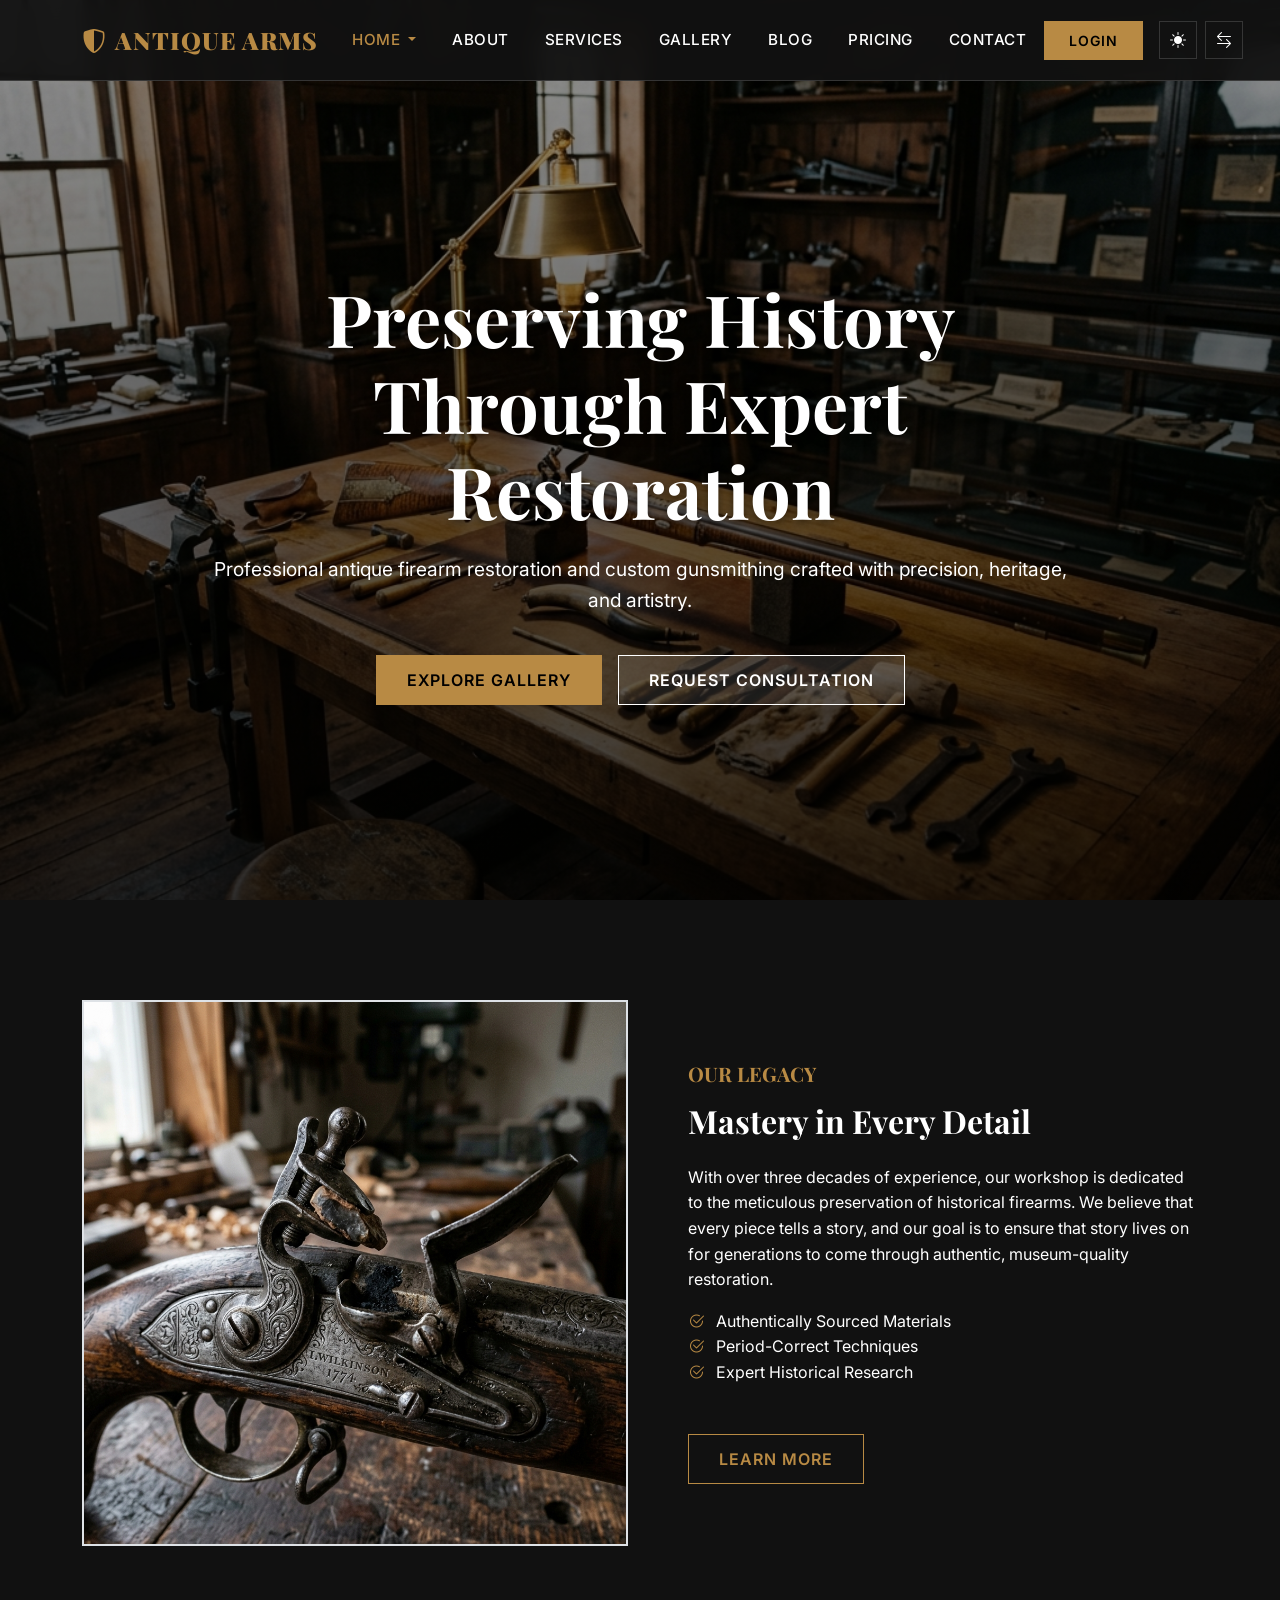
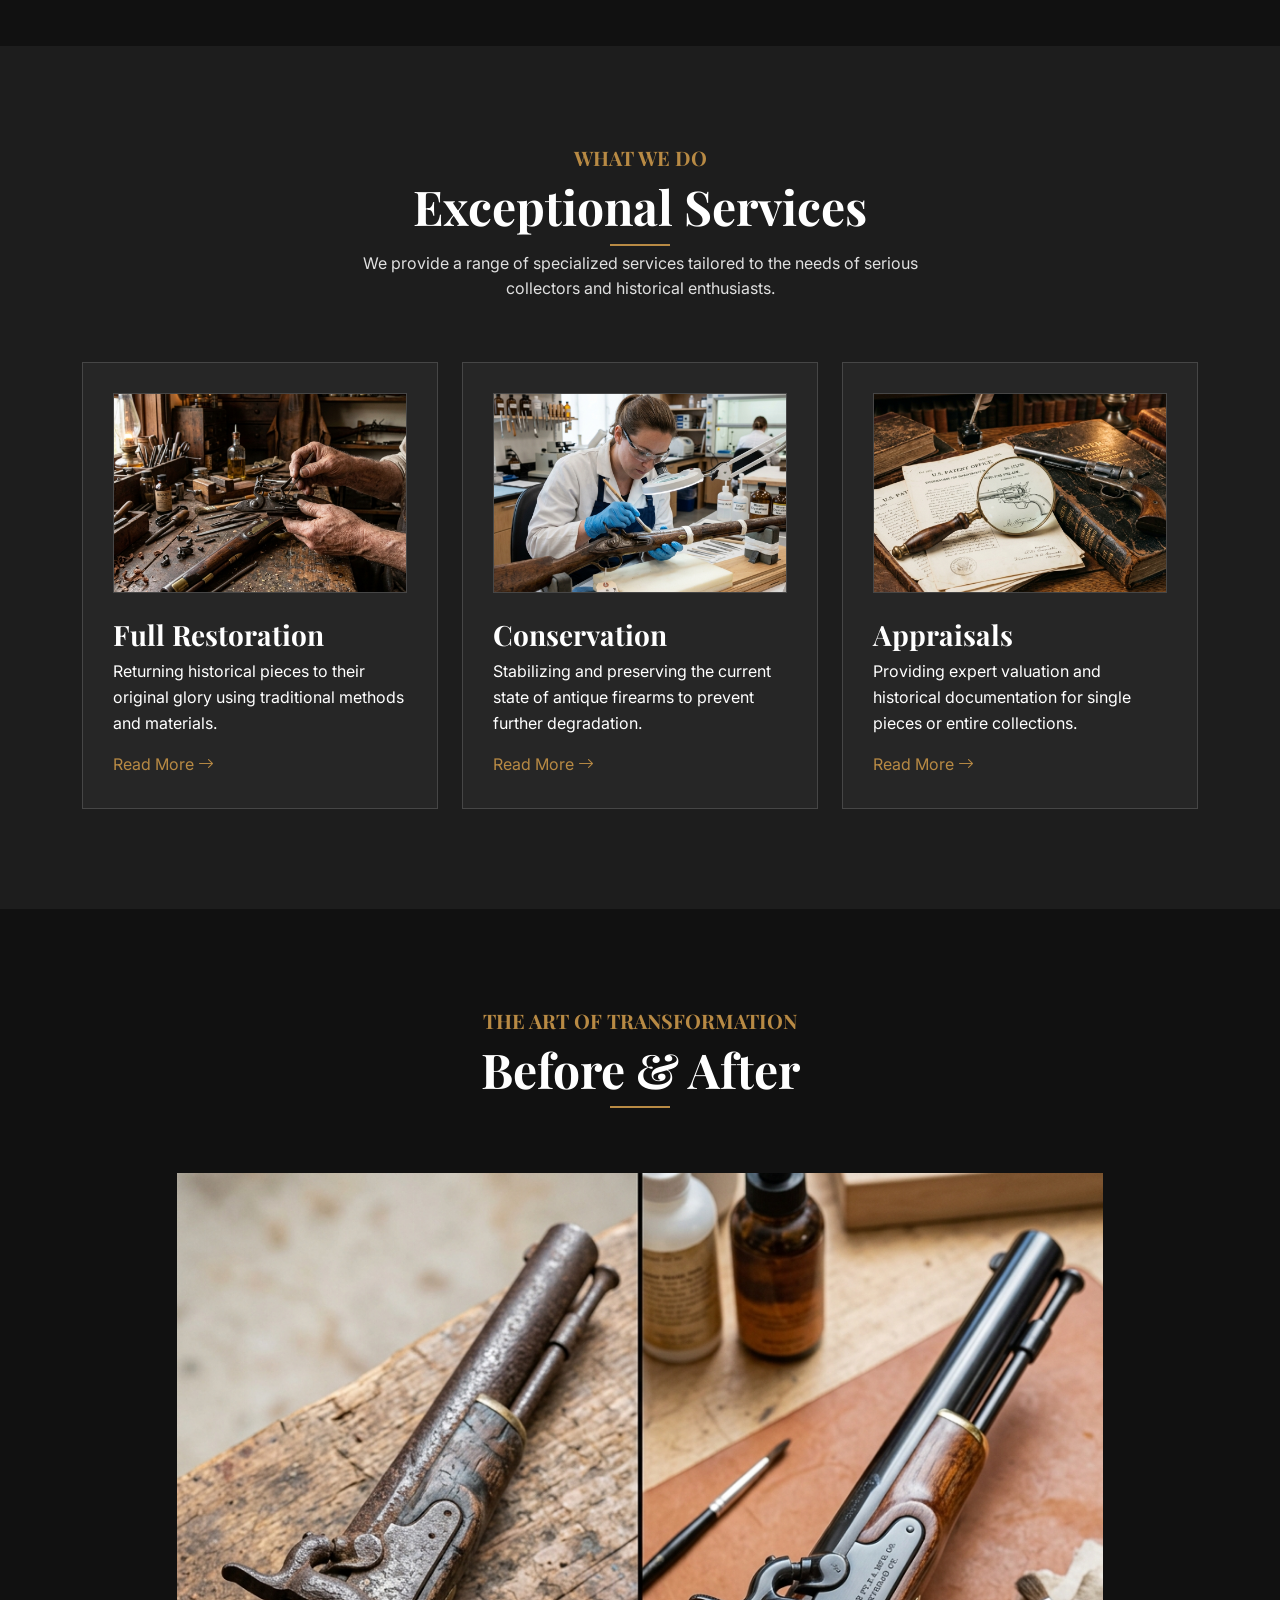
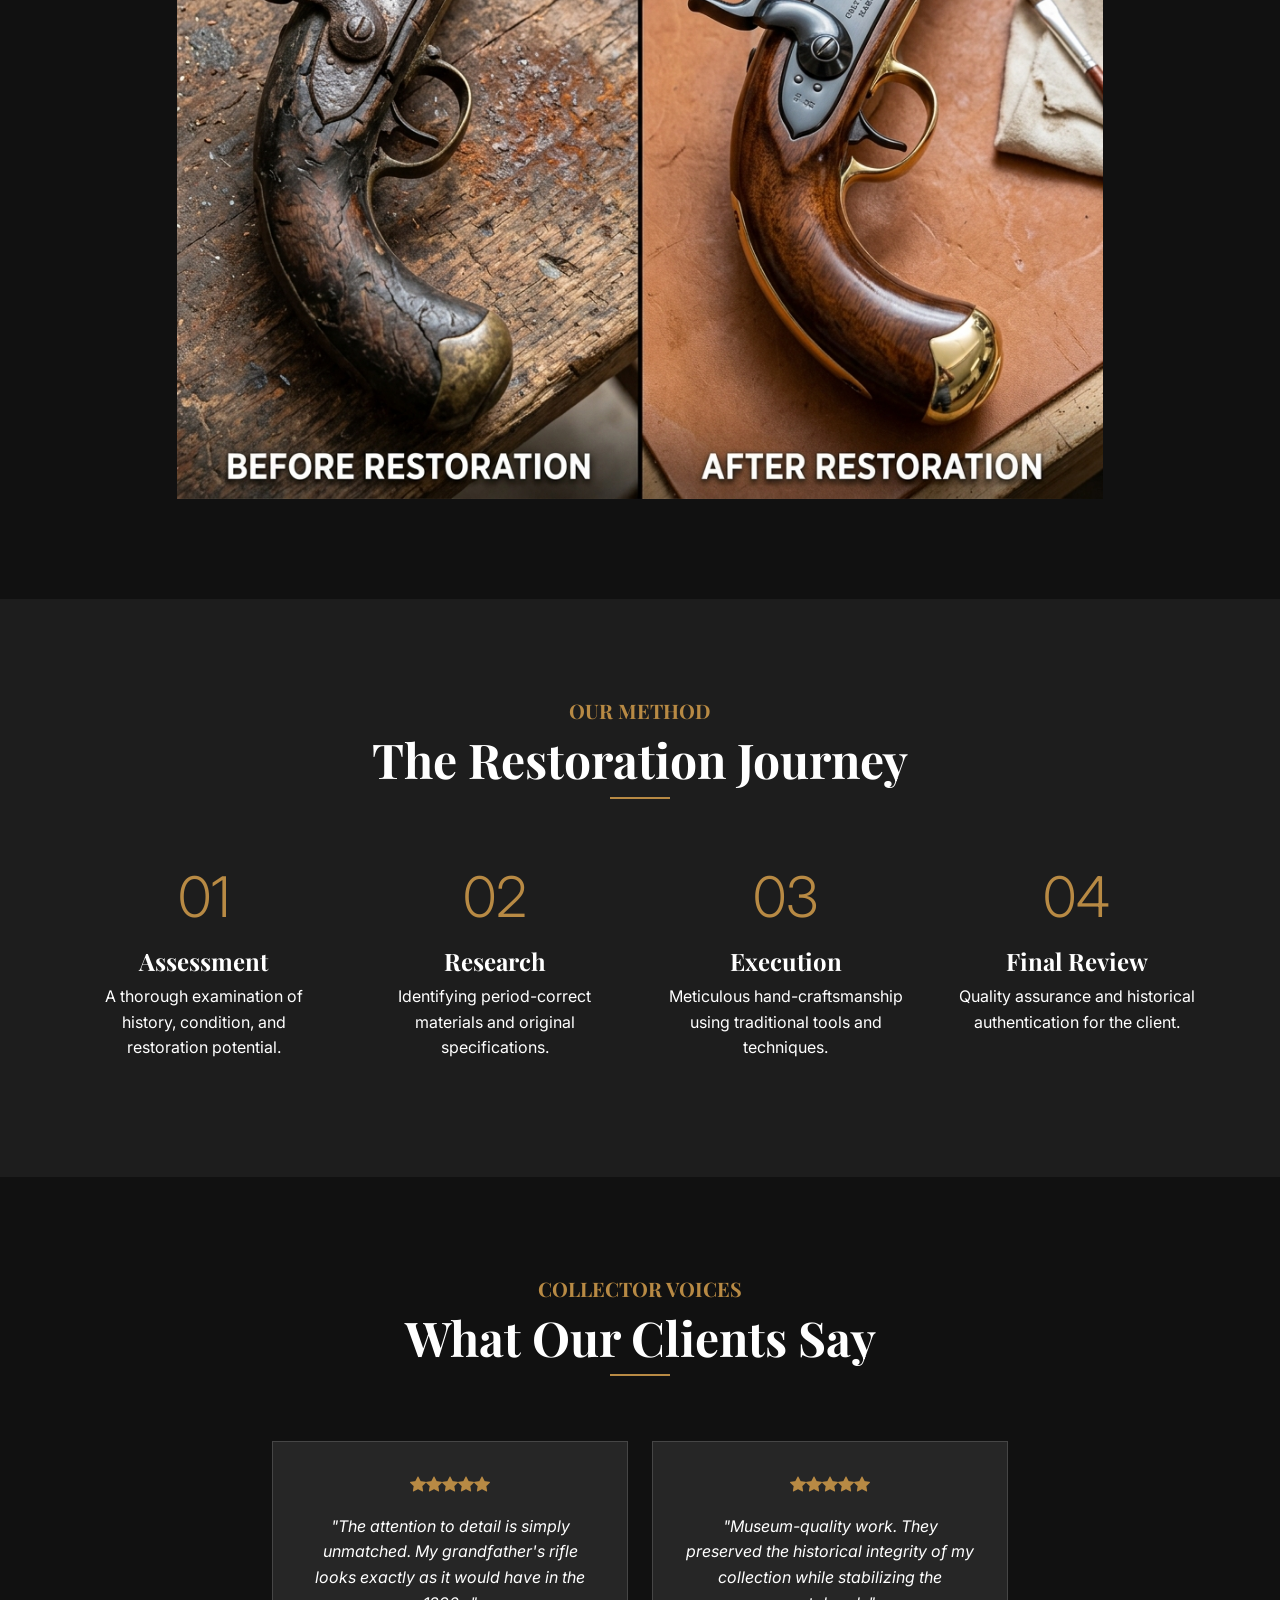
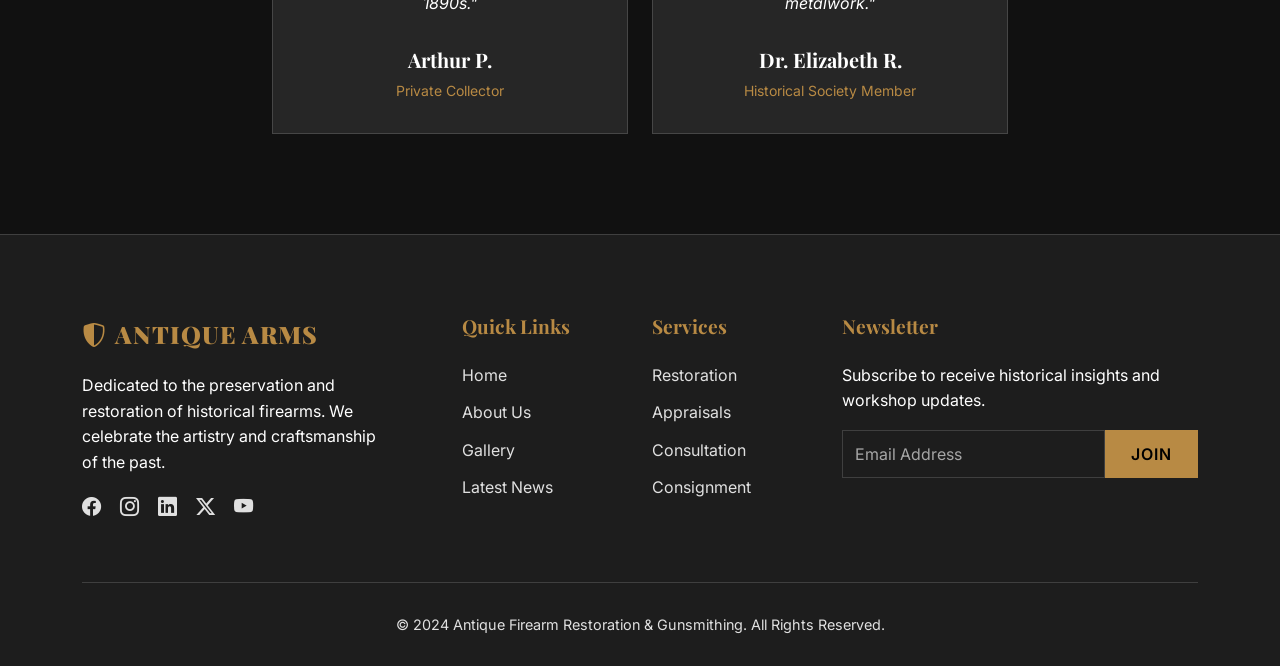
==== index.html @ 6a98d536 "Finalizing Antique Restoration Website UI and tablet responsiveness" ====
<!DOCTYPE html>
<html lang="en" dir="ltr" data-theme="dark">
<head>
    <meta charset="UTF-8">
    <meta name="viewport" content="width=device-width, initial-scale=1.0">
    <title>Antique Firearm Restoration & Gunsmithing | Preserving History</title>
    <meta name="description" content="Professional antique firearm restoration and custom gunsmithing crafted with precision, heritage, and artistry. Preserving historical craftsmanship.">
    
    <!-- SEO Meta Tags -->
    <meta property="og:title" content="Antique Firearm Restoration & Gunsmithing">
    <meta property="og:description" content="Expert restoration for historical and collectible firearms.">
    <meta property="og:type" content="website">
    
    <!-- Bootstrap 5 CDN -->
    <link href="https://cdn.jsdelivr.net/npm/bootstrap@5.3.0/dist/css/bootstrap.min.css" rel="stylesheet">
    <!-- Bootstrap Icons -->
    <link href="https://cdn.jsdelivr.net/npm/bootstrap-icons@1.11.0/font/bootstrap-icons.css" rel="stylesheet">
    <!-- Google Fonts -->
    <link href="https://fonts.googleapis.com/css2?family=Inter:wght@400;500;600;700&family=Playfair+Display:wght@700;900&display=swap" rel="stylesheet">
    
    <!-- Custom CSS -->
    <link rel="stylesheet" href="assets/css/style.css">
    <link rel="stylesheet" href="assets/css/rtl.css">
</head>
<body>

    <!-- Navbar -->
    <nav class="navbar navbar-expand-xl fixed-top">
        <div class="container">
            <a class="navbar-brand" href="index.html">
                <i class="bi bi-shield-shaded me-2"></i>ANTIQUE ARMS
            </a>
            <button class="navbar-toggler border-0" type="button" data-bs-toggle="collapse" data-bs-target="#navbarNav">
                <span class="bi bi-list fs-1"></span>
            </button>
            <div class="collapse navbar-collapse" id="navbarNav">
                <ul class="navbar-nav mx-auto text-center-mobile">
                    <li class="nav-item dropdown">
                        <a class="nav-link dropdown-toggle active" href="#" id="homeDropdown" role="button" data-bs-toggle="dropdown" aria-expanded="false">
                            Home
                        </a>
                        <ul class="dropdown-menu" aria-labelledby="homeDropdown">
                            <li><a class="dropdown-item" href="index.html">Classic Home</a></li>
                            <li><a class="dropdown-item" href="home-2.html">Modern Home</a></li>
                        </ul>
                    </li>
                    <li class="nav-item"><a class="nav-link" href="about.html">About</a></li>
                    <li class="nav-item"><a class="nav-link" href="services.html">Services</a></li>
                    <li class="nav-item"><a class="nav-link" href="gallery.html">Gallery</a></li>
                    <li class="nav-item"><a class="nav-link" href="blog.html">Blog</a></li>
                    <li class="nav-item"><a class="nav-link" href="pricing.html">Pricing</a></li>
                    <li class="nav-item"><a class="nav-link" href="contact.html">Contact</a></li>
                </ul>
                <div class="d-flex align-items-center justify-content-center mt-3 mt-lg-0 gap-3 flex-column flex-lg-row">
                    <div class="d-flex gap-2 order-1 order-lg-2">
                        <button class="btn nav-btn" id="theme-toggle" title="Toggle Theme"><i class="bi bi-sun-fill"></i></button>
                        <button class="btn nav-btn" id="rtl-toggle" title="Toggle RTL"><i class="bi bi-arrow-left-right"></i></button>
                    </div>
                    <a href="login.html" class="btn btn-premium btn-sm px-4 py-2 order-2 order-lg-1">Login</a>
                </div>
            </div>
        </div>
    </nav>

    <!-- Hero Section -->
    <header class="hero-section" style="background-image: url('assets/images/hero_main_antique_workshop_1778094698376.png');">
        <div class="hero-overlay"></div>
        <div class="container hero-content">
            <h1 class="reveal">Preserving History Through Expert Restoration</h1>
            <p class="reveal">Professional antique firearm restoration and custom gunsmithing crafted with precision, heritage, and artistry.</p>
            <div class="d-flex flex-column flex-md-row justify-content-center gap-3 reveal">
                <a href="gallery.html" class="btn btn-premium">Explore Gallery</a>
                <a href="contact.html" class="btn btn-outline-premium">Request Consultation</a>
            </div>
        </div>
    </header>

    <!-- About Workshop Section -->
    <section class="bg-dark-premium">
        <div class="container">
            <div class="row align-items-center">
                <div class="col-lg-6 mb-4 mb-lg-0 reveal">
                    <img src="assets/images/flintlock_mechanism_detail_1778093996104.png" alt="Antique Workshop" class="img-fluid border border-gold" style="border-width: 2px !important;">
                </div>
                <div class="col-lg-6 ps-lg-5 text-center text-lg-start reveal">
                    <h5 class="text-gold mb-3">OUR LEGACY</h5>
                    <h2 class="mb-4">Mastery in Every Detail</h2>
                    <p class="text-muted-text">With over three decades of experience, our workshop is dedicated to the meticulous preservation of historical firearms. We believe that every piece tells a story, and our goal is to ensure that story lives on for generations to come through authentic, museum-quality restoration.</p>
                    <ul class="list-unstyled text-muted-text mb-4 d-inline-block text-start">
                        <li><i class="bi bi-check2-circle text-gold me-2"></i> Authentically Sourced Materials</li>
                        <li><i class="bi bi-check2-circle text-gold me-2"></i> Period-Correct Techniques</li>
                        <li><i class="bi bi-check2-circle text-gold me-2"></i> Expert Historical Research</li>
                    </ul>
                    <div class="mt-4">
                        <a href="about.html" class="btn btn-outline-premium">Learn More</a>
                    </div>
                </div>
            </div>
        </div>
    </section>

    <!-- Restoration Services Section -->
    <section class="bg-dark-secondary">
        <div class="container">
            <div class="section-title reveal">
                <h5 class="text-gold">WHAT WE DO</h5>
                <h2>Exceptional Services</h2>
                <p>We provide a range of specialized services tailored to the needs of serious collectors and historical enthusiasts.</p>
            </div>
            <div class="row g-4 justify-content-md-center justify-content-lg-start">
                <div class="col-lg-4 col-md-6 reveal">
                    <div class="premium-card">
                        <img src="assets/images/service_full_restoration.png" alt="Full Restoration" class="service-card-img">
                        <h3>Full Restoration</h3>
                        <p class="text-muted-text">Returning historical pieces to their original glory using traditional methods and materials.</p>
                        <a href="service-details.html" class="mt-auto text-gold">Read More <i class="bi bi-arrow-right"></i></a>
                    </div>
                </div>
                <div class="col-lg-4 col-md-6 reveal">
                    <div class="premium-card">
                        <img src="assets/images/service_conservation.png" alt="Conservation" class="service-card-img">
                        <h3>Conservation</h3>
                        <p class="text-muted-text">Stabilizing and preserving the current state of antique firearms to prevent further degradation.</p>
                        <a href="service-details.html" class="mt-auto text-gold">Read More <i class="bi bi-arrow-right"></i></a>
                    </div>
                </div>
                <div class="col-lg-4 col-md-6 reveal">
                    <div class="premium-card">
                        <img src="assets/images/service_appraisals.png" alt="Appraisals" class="service-card-img">
                        <h3>Appraisals</h3>
                        <p class="text-muted-text">Providing expert valuation and historical documentation for single pieces or entire collections.</p>
                        <a href="service-details.html" class="mt-auto text-gold">Read More <i class="bi bi-arrow-right"></i></a>
                    </div>
                </div>
            </div>
        </div>
    </section>

    <!-- Before & After Showcase -->
    <section class="bg-dark-premium">
        <div class="container">
            <div class="section-title reveal">
                <h5 class="text-gold">THE ART OF TRANSFORMATION</h5>
                <h2>Before & After</h2>
            </div>
            <div class="row justify-content-center">
                <div class="col-lg-10 reveal">
                    <div class="position-relative overflow-hidden">
                        <img src="assets/images/before_after_gun_restoration_1778085834498.png" alt="Restoration Showcase" class="img-fluid w-100">
                        
                    </div>
                </div>
            </div>
        </div>
    </section>

    <!-- Craftsmanship Process -->
    <section class="bg-dark-secondary">
        <div class="container">
            <div class="section-title reveal">
                <h5 class="text-gold">OUR METHOD</h5>
                <h2>The Restoration Journey</h2>
            </div>
            <div class="row g-5">
                <div class="col-lg-3 col-md-6 reveal">
                    <div class="text-center">
                        <div class="display-4 text-gold mb-3">01</div>
                        <h4>Assessment</h4>
                        <p class="text-muted-text">A thorough examination of history, condition, and restoration potential.</p>
                    </div>
                </div>
                <div class="col-lg-3 col-md-6 reveal">
                    <div class="text-center">
                        <div class="display-4 text-gold mb-3">02</div>
                        <h4>Research</h4>
                        <p class="text-muted-text">Identifying period-correct materials and original specifications.</p>
                    </div>
                </div>
                <div class="col-lg-3 col-md-6 reveal">
                    <div class="text-center">
                        <div class="display-4 text-gold mb-3">03</div>
                        <h4>Execution</h4>
                        <p class="text-muted-text">Meticulous hand-craftsmanship using traditional tools and techniques.</p>
                    </div>
                </div>
                <div class="col-lg-3 col-md-6 reveal">
                    <div class="text-center">
                        <div class="display-4 text-gold mb-3">04</div>
                        <h4>Final Review</h4>
                        <p class="text-muted-text">Quality assurance and historical authentication for the client.</p>
                    </div>
                </div>
            </div>
        </div>
    </section>

    <!-- Testimonials -->
    <section class="bg-dark-premium">
        <div class="container">
            <div class="section-title reveal">
                <h5 class="text-gold">COLLECTOR VOICES</h5>
                <h2>What Our Clients Say</h2>
            </div>
            <div class="row g-4 justify-content-center">
                <div class="col-md-4 reveal">
                    <div class="premium-card text-center">
                        <div class="mb-3 text-gold">
                            <i class="bi bi-star-fill"></i><i class="bi bi-star-fill"></i><i class="bi bi-star-fill"></i><i class="bi bi-star-fill"></i><i class="bi bi-star-fill"></i>
                        </div>
                        <p class="fst-italic text-muted-text">"The attention to detail is simply unmatched. My grandfather's rifle looks exactly as it would have in the 1890s."</p>
                        <h5 class="mt-3">Arthur P.</h5>
                        <small class="text-gold">Private Collector</small>
                    </div>
                </div>
                <div class="col-md-4 reveal">
                    <div class="premium-card text-center">
                        <div class="mb-3 text-gold">
                            <i class="bi bi-star-fill"></i><i class="bi bi-star-fill"></i><i class="bi bi-star-fill"></i><i class="bi bi-star-fill"></i><i class="bi bi-star-fill"></i>
                        </div>
                        <p class="fst-italic text-muted-text">"Museum-quality work. They preserved the historical integrity of my collection while stabilizing the metalwork."</p>
                        <h5 class="mt-3">Dr. Elizabeth R.</h5>
                        <small class="text-gold">Historical Society Member</small>
                    </div>
                </div>
            </div>
        </div>
    </section>

    <!-- Footer -->
    <footer>
        <div class="container">
            <div class="row g-4 text-center-mobile">
                <div class="col-lg-4">
                    <a href="index.html" class="footer-logo">
                        <i class="bi bi-shield-shaded me-2"></i>ANTIQUE ARMS
                    </a>
                    <p class="text-muted-text pe-lg-5">Dedicated to the preservation and restoration of historical firearms. We celebrate the artistry and craftsmanship of the past.</p>
                    <div class="social-icons">
                        <a href="#"><i class="bi bi-facebook"></i></a>
                        <a href="#"><i class="bi bi-instagram"></i></a>
                        <a href="#"><i class="bi bi-linkedin"></i></a>
                        <a href="#"><i class="bi bi-twitter-x"></i></a>
                        <a href="#"><i class="bi bi-youtube"></i></a>
                    </div>
                </div>
                <div class="col-lg-2">
                    <h4 class="footer-heading">Quick Links</h4>
                    <ul class="footer-links">
                        <li><a href="index.html">Home</a></li>
                        <li><a href="about.html">About Us</a></li>
                        <li><a href="gallery.html">Gallery</a></li>
                        <li><a href="blog.html">Latest News</a></li>
                    </ul>
                </div>
                <div class="col-lg-2">
                    <h4 class="footer-heading">Services</h4>
                    <ul class="footer-links">
                        <li><a href="services.html">Restoration</a></li>
                        <li><a href="services.html">Appraisals</a></li>
                        <li><a href="services.html">Consultation</a></li>
                        <li><a href="services.html">Consignment</a></li>
                    </ul>
                </div>
                <div class="col-lg-4">
                    <h4 class="footer-heading">Newsletter</h4>
                    <p class="text-muted-text">Subscribe to receive historical insights and workshop updates.</p>
                    <form class="newsletter-form d-flex gap-2">
                        <input type="email" class="form-control" placeholder="Email Address">
                        <button class="btn btn-premium" type="submit">Join</button>
                    </form>
                </div>
            </div>
            <div class="footer-bottom">
                <p>&copy; 2024 Antique Firearm Restoration & Gunsmithing. All Rights Reserved.</p>
            </div>
        </div>
    </footer>

    <!-- Bootstrap JS -->
    <button id="backToTop" class="back-to-top" title="Back to Top">
        <i class="bi bi-arrow-up"></i>
    </button>

    <script src="https://cdn.jsdelivr.net/npm/bootstrap@5.3.0/dist/js/bootstrap.bundle.min.js"></script>
    <!-- Custom JS -->
    <script src="assets/js/main.js"></script>
</body>
</html>
---- assets/css/style.css ----
/* 
    Antique Firearm Restoration & Gunsmithing
    Design System & Core Styles
*/

:root {
    --primary-bg: #111111;
    --secondary-bg: #1d1d1d;
    --card-bg: #262626;
    --accent-gold: #b88a44;
    --accent-copper: #8a5a2b;
    --text-color: #ffffff;
    --muted-text: #e0e0e0;
    --border-color: rgba(255, 255, 255, 0.15);
    --transition: all 0.3s ease;
    --font-heading: 'Playfair Display', serif;
    --font-body: 'Inter', sans-serif;
    --nav-bg: rgba(17, 17, 17, 0.95);
}

/* Reveal Animation */
.reveal {
    opacity: 0;
    transform: translateY(30px);
    transition: all 0.8s ease-out;
}

.reveal.active {
    opacity: 1;
    transform: translateY(0);
}

/* Light Mode Overrides (if toggled) */
[data-theme="light"] {
    --primary-bg: #fdfaf5;
    --secondary-bg: #f5f0e6;
    --card-bg: #ffffff;
    --text-color: #2c2c2c;
    --muted-text: #5f5f5f;
    --border-color: rgba(0, 0, 0, 0.1);
    --nav-bg: rgba(253, 250, 245, 0.95);
}

html, body {
    background-color: var(--primary-bg);
    color: var(--text-color);
    font-family: var(--font-body);
    line-height: 1.6;
    overflow-x: hidden;
    width: 100%;
    transition: var(--transition);
    display: flex;
    flex-direction: column;
    min-height: 100%;
    margin: 0;
    padding: 0;
    position: relative;
}

img {
    max-width: 100%;
    height: auto;
}

h1, h2, h3, h4, h5, h6 {
    font-family: var(--font-heading);
    font-weight: 700;
    color: var(--text-color);
}

section {
    overflow-x: hidden;
}

a {
    text-decoration: none;
    color: var(--accent-gold);
    transition: var(--transition);
}

a:hover {
    color: var(--accent-copper);
}

/* Navbar Customization */
.navbar {
    background-color: var(--nav-bg);
    backdrop-filter: blur(10px);
    border-bottom: 1px solid var(--border-color);
    padding: 1rem 0;
    transition: var(--transition);
}

.navbar-scrolled {
    padding: 0.5rem 0;
    background-color: var(--nav-bg);
    box-shadow: 0 5px 20px rgba(0,0,0,0.2);
}

.navbar-toggler .bi-list {
    color: var(--text-color) !important;
}

.navbar-brand {
    font-family: var(--font-heading);
    font-weight: 900;
    font-size: 1.5rem;
    color: var(--accent-gold) !important;
    letter-spacing: 1px;
}

.nav-link {
    color: var(--text-color) !important;
    font-weight: 500;
    margin: 0 10px;
    font-size: 0.95rem;
    text-transform: uppercase;
    letter-spacing: 0.5px;
}

.nav-link:hover, .nav-link.active {
    color: var(--accent-gold) !important;
}

/* Dropdown Customization */
.dropdown-menu {
    background-color: var(--secondary-bg);
    border: 1px solid var(--accent-gold);
    border-radius: 0;
    margin-top: 15px;
    padding: 10px 0;
    box-shadow: 0 10px 30px rgba(0,0,0,0.5);
    backdrop-filter: blur(10px);
}

.dropdown-item {
    color: var(--text-color) !important;
    font-family: var(--font-body);
    padding: 8px 25px;
    transition: var(--transition);
}

.dropdown-item:hover {
    background-color: var(--accent-gold);
    color: #000 !important;
}

[data-theme="light"] .dropdown-menu {
    background-color: var(--secondary-bg);
    border-color: var(--accent-gold);
}

.nav-btn {
    width: 38px;
    height: 38px;
    display: flex;
    align-items: center;
    justify-content: center;
    border: 1px solid var(--border-color);
    color: var(--text-color) !important;
    background: transparent;
    transition: var(--transition);
    border-radius: 0;
    padding: 0;
}

.nav-btn:hover {
    border-color: var(--accent-gold);
    color: var(--accent-gold) !important;
    background: rgba(184, 138, 68, 0.1);
}

/* Buttons */
.btn-premium {
    background: var(--accent-gold);
    color: #000;
    padding: 12px 30px;
    border-radius: 0;
    font-weight: 600;
    text-transform: uppercase;
    letter-spacing: 1px;
    border: 1px solid var(--accent-gold);
    transition: var(--transition);
}

.btn-premium:hover {
    background: var(--accent-copper);
    color: #ffffff;
    border-color: var(--accent-copper);
}

.gallery-filter-group {
    display: inline-flex !important;
    flex-wrap: nowrap !important;
    overflow-x: auto;
    scrollbar-width: none;
    -ms-overflow-style: none;
    justify-content: center;
    max-width: 100%;
}

.gallery-filter-group::-webkit-scrollbar {
    display: none;
}

@media (max-width: 575.98px) {
    .gallery-filter-group {
        display: flex !important;
        width: 100%;
        padding: 2px;
    }
    .gallery-filter-group .btn {
        padding: 10px 15px !important;
        font-size: 0.75rem !important;
        letter-spacing: 0.5px !important;
        white-space: nowrap;
        flex: 1;
    }
}

.btn-outline-premium {
    background: transparent;
    color: var(--accent-gold);
    padding: 12px 30px;
    border-radius: 0;
    font-weight: 600;
    text-transform: uppercase;
    letter-spacing: 1px;
    border: 1px solid var(--accent-gold);
}

.btn-outline-premium:hover {
    background: var(--accent-gold);
    color: #ffffff;
}

/* Sections */
section {
    padding: 100px 0;
}

.section-title {
    text-align: center;
    margin-bottom: 60px;
}

.section-title h2 {
    font-size: 3rem;
    margin-bottom: 15px;
    position: relative;
    display: inline-block;
}

.section-title h2::after {
    content: '';
    position: absolute;
    bottom: -10px;
    left: 50%;
    transform: translateX(-50%);
    width: 60px;
    height: 2px;
    background: var(--accent-gold);
}

.section-title p {
    color: var(--muted-text);
    max-width: 600px;
    margin: 0 auto;
}

/* Cards */
.premium-card {
    background: var(--card-bg);
    border: 1px solid var(--border-color);
    padding: 30px;
    transition: var(--transition);
    height: 100%;
    display: flex;
    flex-direction: column;
}

.premium-card:hover {
    transform: translateY(-10px);
    border-color: var(--accent-gold);
}

.card-icon {
    font-size: 2.5rem;
    color: var(--accent-gold);
    margin-bottom: 20px;
}

.service-card-img {
    width: 100%;
    height: 200px;
    object-fit: cover;
    margin-bottom: 25px;
    border: 1px solid var(--border-color);
    transition: var(--transition);
}

.premium-quote {
    background: transparent !important;
    padding: 0;
    margin: 30px 0;
}

.premium-quote p {
    font-size: 1.1rem;
    line-height: 1.8;
    color: var(--text-color);
}

.premium-card:hover .service-card-img {
    border-color: var(--accent-gold);
}

/* Hero Section */
.hero-section {
    height: 100vh;
    display: flex;
    align-items: center;
    justify-content: center;
    text-align: center;
    position: relative;
    background-size: cover;
    background-position: center;
    background-attachment: fixed;
    padding-top: 80px; /* Offset for fixed-top navbar */
}

.hero-overlay {
    position: absolute;
    top: 0;
    left: 0;
    width: 100%;
    height: 100%;
    background: linear-gradient(to bottom, rgba(0, 0, 0, 0.4), rgba(0, 0, 0, 0.8));
}

.hero-content {
    position: relative;
    z-index: 2;
    max-width: 900px;
}

.hero-content h1 {
    font-size: 4.5rem;
    margin-bottom: 20px;
    color: #ffffff;
    text-shadow: 0 2px 10px rgba(0,0,0,0.5);
}

.hero-content .btn-outline-premium {
    background: rgba(255, 255, 255, 0.1);
    color: #ffffff !important;
    border-color: #ffffff !important;
}

.hero-content p {
    font-size: 1.2rem;
    color: #ffffff !important; /* Forced white for visibility on background */
    margin-bottom: 40px;
    opacity: 0.9;
}

.hero-content .btn-outline-premium:hover {
    background: #ffffff !important;
    color: #000000 !important;
}

/* Footer */
footer {
    background: var(--secondary-bg);
    padding: 80px 0 30px;
    border-top: 1px solid var(--border-color);
    margin-top: auto;
}

.footer-logo {
    font-family: var(--font-heading);
    font-weight: 900;
    font-size: 1.5rem;
    color: var(--accent-gold);
    margin-bottom: 20px;
    display: block;
    letter-spacing: 1px;
}

.footer-heading {
    font-size: 1.2rem;
    margin-bottom: 25px;
    color: var(--accent-gold);
}

.footer-links {
    list-style: none;
    padding: 0;
}

.footer-links li {
    margin-bottom: 12px;
}

.footer-links a {
    color: var(--muted-text);
}

.footer-links a:hover {
    color: var(--accent-gold);
    padding-left: 5px;
}

.social-icons a {
    font-size: 1.2rem;
    margin-right: 15px;
    color: var(--muted-text);
}

.social-icons a:hover {
    color: var(--accent-gold);
}

.newsletter-form {
    display: flex !important;
    gap: 0 !important;
}

.newsletter-form .form-control {
    background: transparent;
    border: 1px solid var(--border-color);
    color: #fff;
    border-radius: 0;
    height: 48px;
    flex: 1;
}

.newsletter-form .btn {
    border-radius: 0;
    height: 48px;
    padding: 0 25px !important;
    white-space: nowrap;
    display: flex;
    align-items: center;
    justify-content: center;
}

@media (max-width: 575.98px) {
    .newsletter-form {
        flex-direction: column !important;
        gap: 10px !important;
    }
    .newsletter-form .form-control,
    .newsletter-form .btn {
        width: 100% !important;
        flex: none;
    }
}

.footer-bottom p {
    margin-bottom: 0;
}

/* Back to Top Button */
.back-to-top {
    position: fixed;
    bottom: 30px;
    right: 30px;
    width: 50px;
    height: 50px;
    background-color: var(--accent-gold);
    color: #000;
    border: none;
    border-radius: 0;
    display: flex;
    align-items: center;
    justify-content: center;
    font-size: 1.5rem;
    cursor: pointer;
    opacity: 0;
    visibility: hidden;
    transition: all 0.3s cubic-bezier(0.4, 0, 0.2, 1);
    z-index: 9999;
    box-shadow: 0 5px 15px rgba(0,0,0,0.3);
}

.back-to-top.show {
    opacity: 1;
    visibility: visible;
}

.back-to-top:hover {
    background-color: var(--accent-copper);
    color: #fff;
    transform: translateY(-5px);
    box-shadow: 0 10px 20px rgba(0,0,0,0.4);
}

@media (max-width: 767.98px) {
    .back-to-top {
        bottom: 20px;
        right: 20px;
        width: 45px;
        height: 45px;
        font-size: 1.2rem;
    }
}

.footer-bottom {
    margin-top: 60px;
    padding-top: 30px;
    border-top: 1px solid var(--border-color);
    text-align: center;
    color: var(--muted-text);
    font-size: 0.9rem;
}

/* Responsiveness Fixes */
@media (max-width: 991.98px) {
    .navbar-collapse {
        background: var(--secondary-bg);
        padding: 20px;
        border-top: 1px solid var(--border-color);
        margin-top: 15px;
    }
    
    .hero-content h1 {
        font-size: 3rem;
    }
    
    .section-title h2 {
        font-size: 2.5rem;
    }
}

@media (max-width: 767.98px) {
    section {
        padding: 60px 0;
        text-align: center !important;
    }
    
    .hero-content h1 {
        font-size: 2.5rem;
    }
    
    .section-title h2 {
        font-size: 2rem;
    }

    .section-title h2::after {
        left: 50%;
        transform: translateX(-50%);
    }

    .text-center-mobile {
        text-align: center !important;
    }
    
    .btn-premium, .btn-outline-premium {
        width: 100%;
        margin-bottom: 15px;
    }

    .premium-card {
        margin-bottom: 20px;
        align-items: center;
        text-align: center;
    }

    .footer-heading {
        margin-top: 30px;
    }

    .navbar-brand {
        font-size: 1.2rem;
    }

    /* Ensure all row children center in mobile if needed */
    .row {
        justify-content: center;
    }
}

/* RTL Support Base */
[dir="rtl"] {
    text-align: right;
}

[dir="rtl"] .footer-links a:hover {
    padding-left: 0;
    padding-right: 5px;
}

/* Utility Classes */
.text-gold { color: var(--accent-gold); }
.bg-dark-premium { background-color: var(--primary-bg); }
.bg-dark-secondary { background-color: var(--secondary-bg); }

/* Auth Styling */
.password-wrapper {
    position: relative;
}
.password-toggle {
    position: absolute;
    right: 15px;
    top: 50%;
    transform: translateY(-50%);
    cursor: pointer;
    color: var(--muted-text);
    z-index: 10;
}
.btn-social {
    display: flex;
    align-items: center;
    justify-content: center;
    gap: 10px;
    padding: 12px;
    border: 1px solid var(--border-color);
    background: transparent;
    color: var(--text-color);
    transition: var(--transition);
    width: 100%;
    margin-bottom: 10px;
    font-weight: 500;
}
.btn-social:hover {
    background: var(--secondary-bg);
    border-color: var(--accent-gold);
}
.btn-social i {
    font-size: 1.2rem;
}

/* Form Controls */
.form-control {
    background-color: var(--secondary-bg);
    border: 1px solid var(--border-color);
    color: var(--text-color);
    border-radius: 0;
    transition: var(--transition);
}
.form-control:focus {
    background-color: var(--secondary-bg);
    border-color: var(--accent-gold);
    color: var(--text-color);
    box-shadow: none;
}
.form-control::placeholder {
    color: var(--muted-text);
    opacity: 0.7;
}
.bg-dark-secondary { background-color: var(--secondary-bg); }
---- assets/css/rtl.css ----
/* RTL Specific Styles */
[dir="rtl"] body {
    font-family: 'Amiri', serif; /* Or any suitable Arabic font */
}

[dir="rtl"] .ms-auto {
    margin-right: auto !important;
    margin-left: 0 !important;
}

[dir="rtl"] .me-auto {
    margin-left: auto !important;
    margin-right: 0 !important;
}

[dir="rtl"] .text-end {
    text-align: left !important;
}

[dir="rtl"] .text-start {
    text-align: right !important;
}

[dir="rtl"] .navbar-brand {
    margin-left: 1rem;
    margin-right: 0;
}
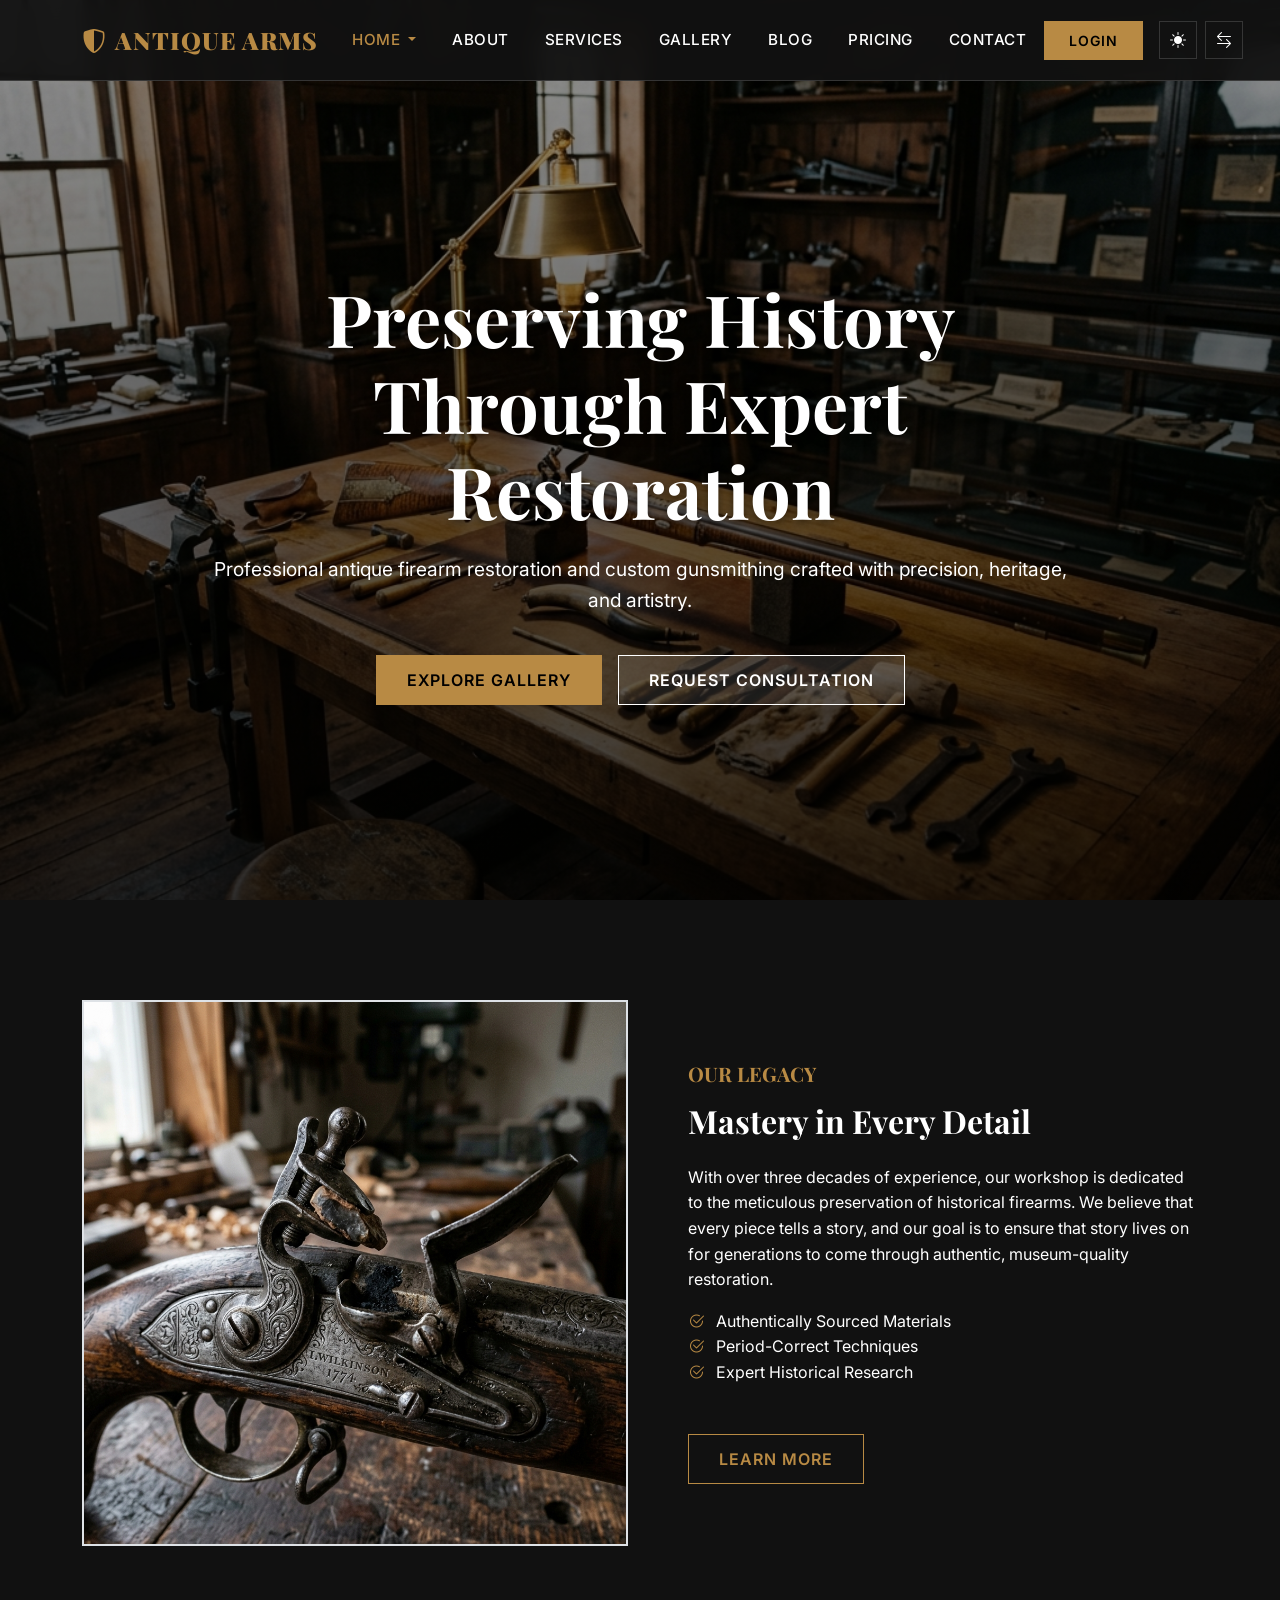
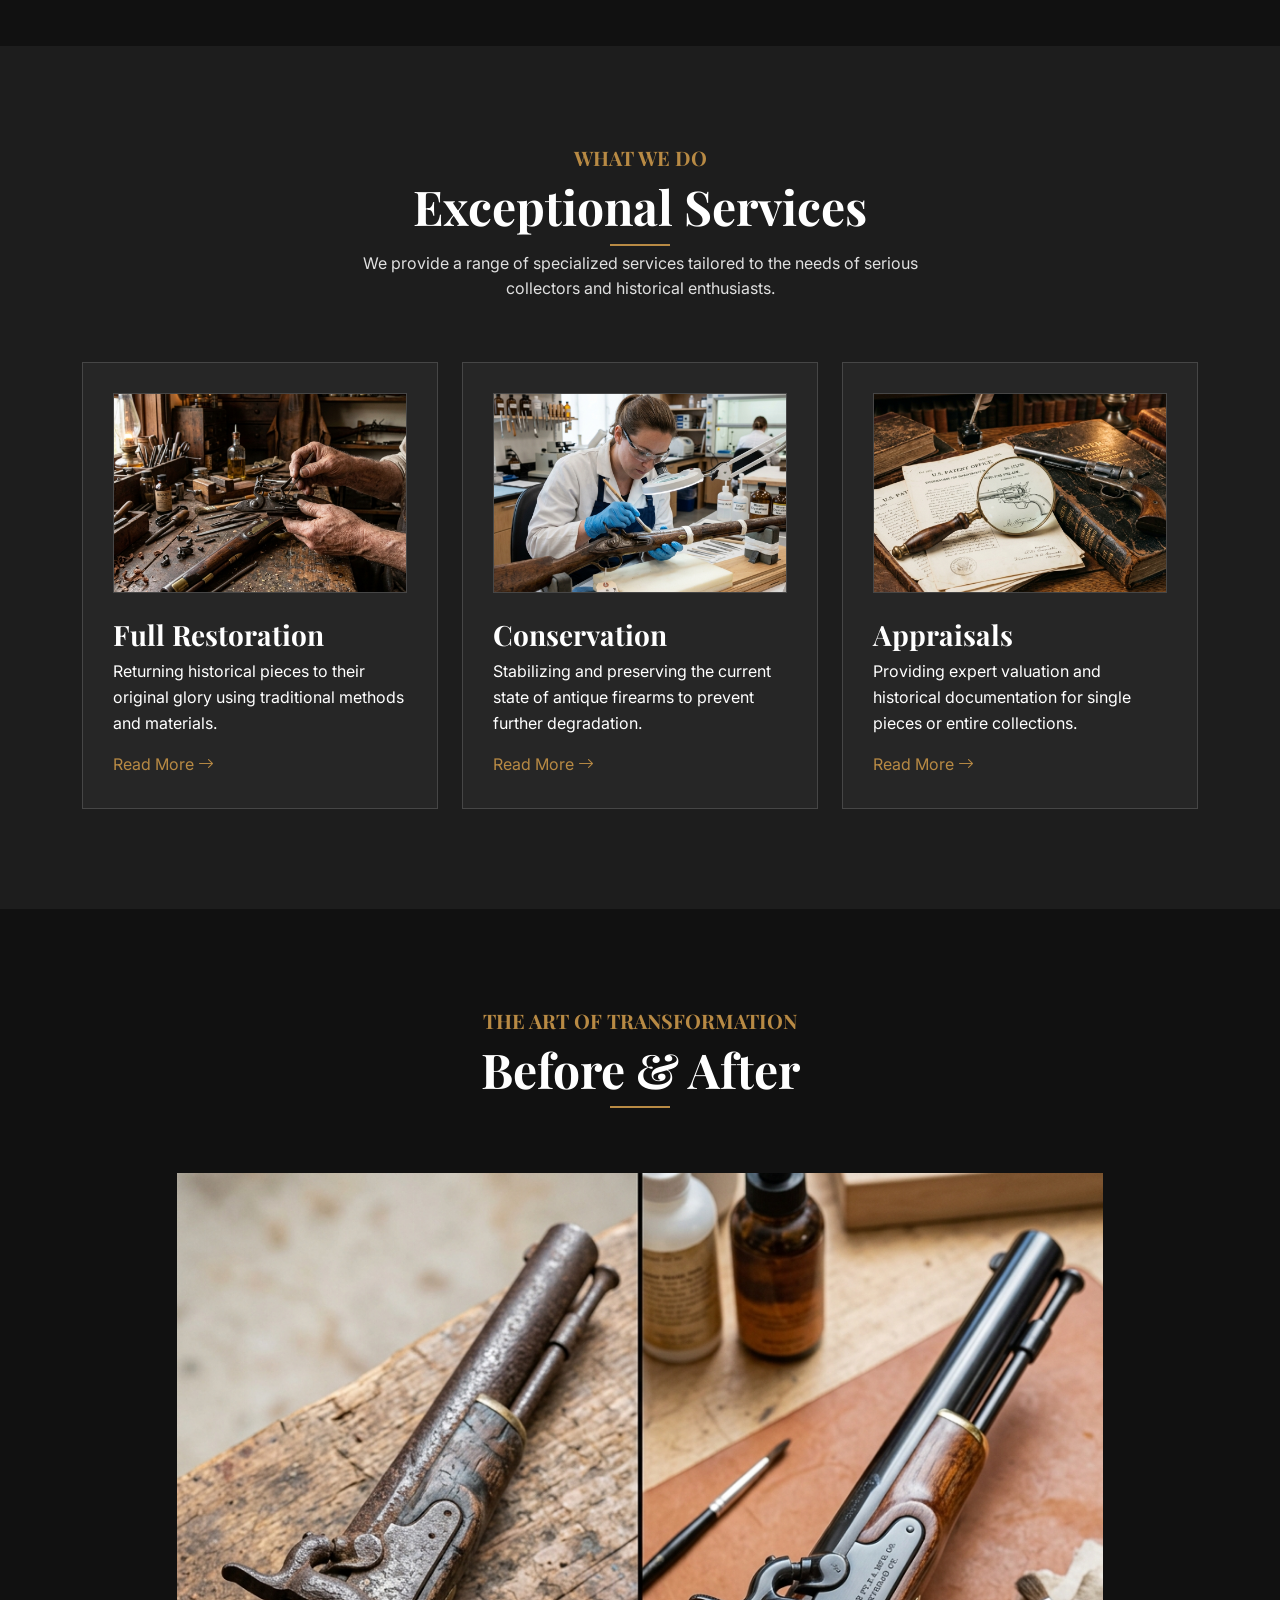
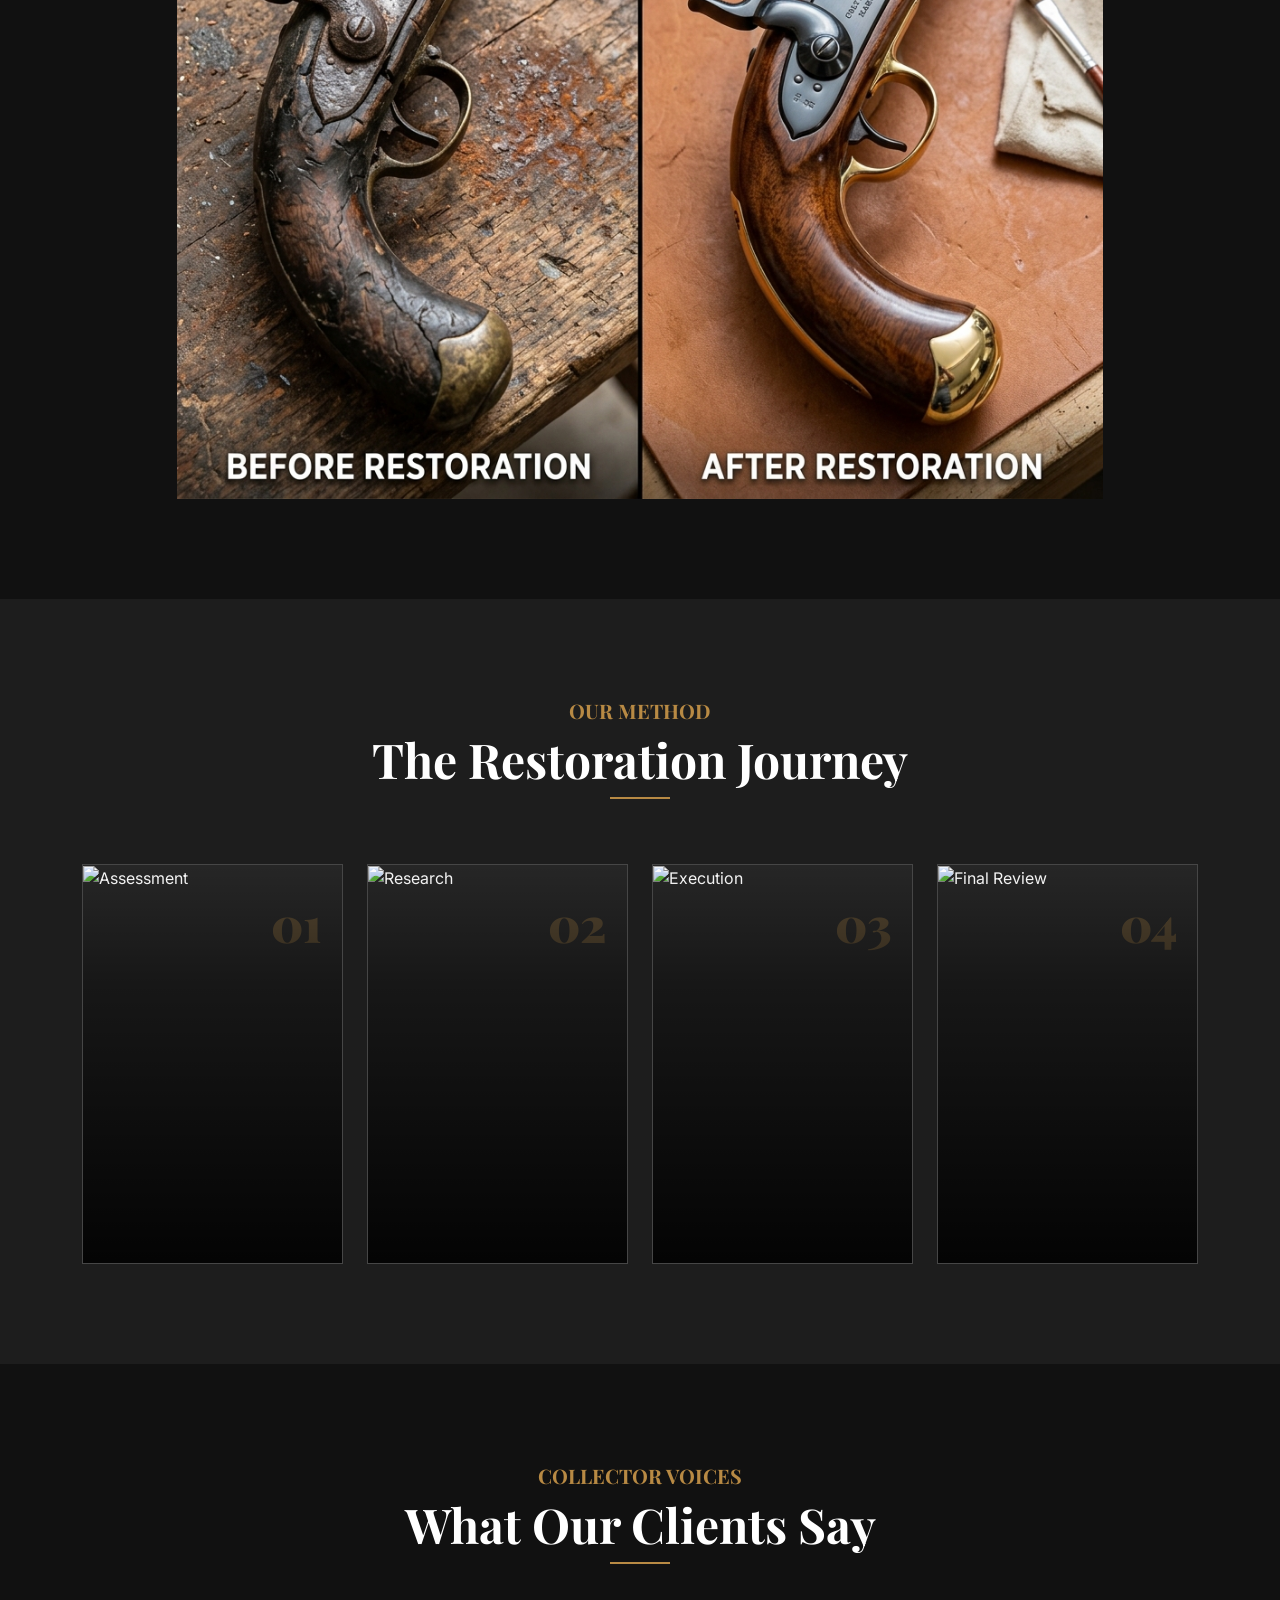
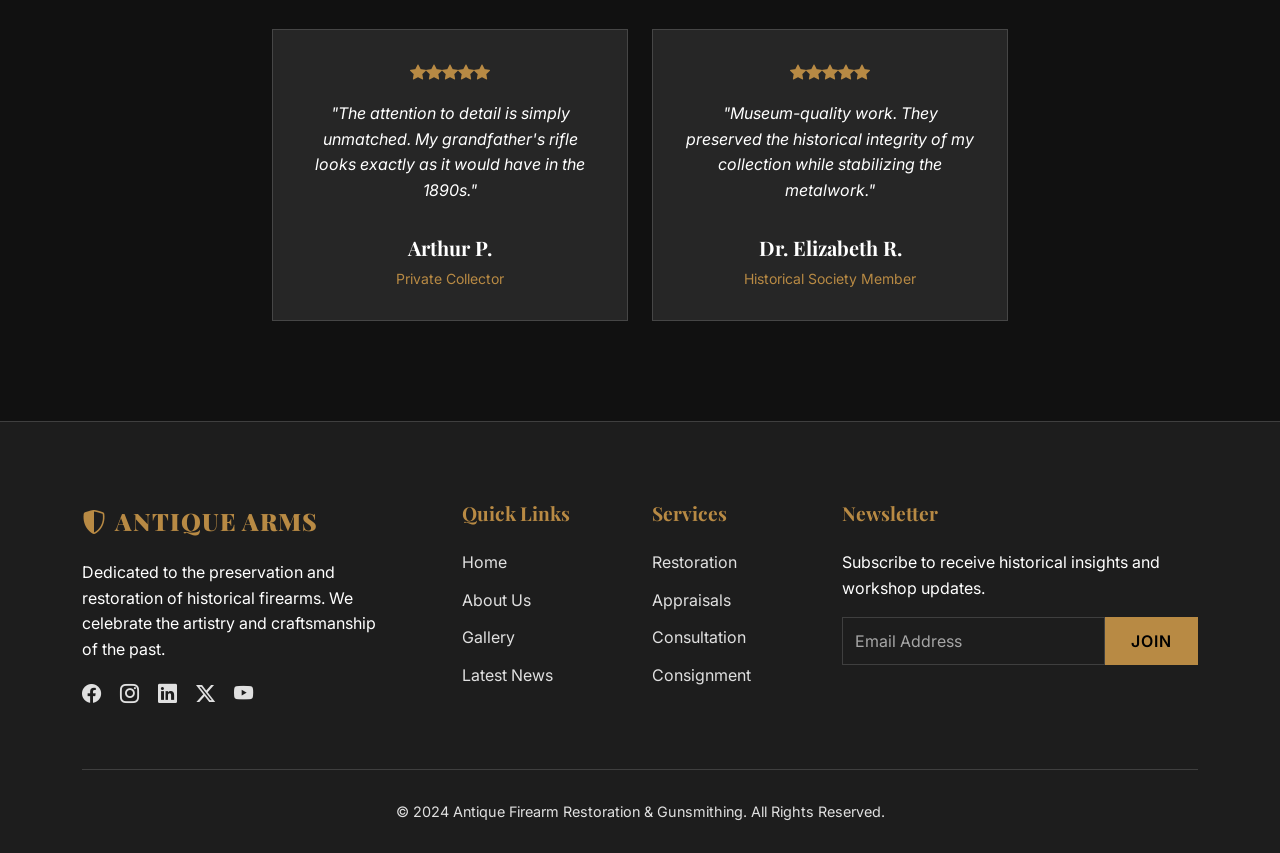
==== commit 03257e77: "Redesigned 'Our Method' section with interactive premium cards and custom animations" ====
--- a/index.html
+++ b/index.html
@@ -4,6 +4,7 @@
     <meta charset="UTF-8">
     <meta name="viewport" content="width=device-width, initial-scale=1.0">
     <title>Antique Firearm Restoration & Gunsmithing | Preserving History</title>
+    <link rel="icon" type="image/svg+xml" href="assets/images/favicon.svg">
     <meta name="description" content="Professional antique firearm restoration and custom gunsmithing crafted with precision, heritage, and artistry. Preserving historical craftsmanship.">
     
     <!-- SEO Meta Tags -->
@@ -161,33 +162,53 @@
                 <h5 class="text-gold">OUR METHOD</h5>
                 <h2>The Restoration Journey</h2>
             </div>
-            <div class="row g-5">
+            <div class="row g-4">
                 <div class="col-lg-3 col-md-6 reveal">
-                    <div class="text-center">
-                        <div class="display-4 text-gold mb-3">01</div>
-                        <h4>Assessment</h4>
-                        <p class="text-muted-text">A thorough examination of history, condition, and restoration potential.</p>
+                    <div class="method-card">
+                        <img src="assets/images/method_assessment_antique_firearm_1778153336137.png" alt="Assessment" class="method-card-img">
+                        <div class="method-card-number">01</div>
+                        <div class="method-card-overlay text-center">
+                            <div class="method-card-content">
+                                <h4>Assessment</h4>
+                                <p class="text-white">A thorough examination of history, condition, and restoration potential.</p>
+                            </div>
+                        </div>
                     </div>
                 </div>
                 <div class="col-lg-3 col-md-6 reveal">
-                    <div class="text-center">
-                        <div class="display-4 text-gold mb-3">02</div>
-                        <h4>Research</h4>
-                        <p class="text-muted-text">Identifying period-correct materials and original specifications.</p>
+                    <div class="method-card">
+                        <img src="assets/images/method_research_historical_archives_1778153351927.png" alt="Research" class="method-card-img">
+                        <div class="method-card-number">02</div>
+                        <div class="method-card-overlay text-center">
+                            <div class="method-card-content">
+                                <h4>Research</h4>
+                                <p class="text-white">Identifying period-correct materials and original specifications.</p>
+                            </div>
+                        </div>
                     </div>
                 </div>
                 <div class="col-lg-3 col-md-6 reveal">
-                    <div class="text-center">
-                        <div class="display-4 text-gold mb-3">03</div>
-                        <h4>Execution</h4>
-                        <p class="text-muted-text">Meticulous hand-craftsmanship using traditional tools and techniques.</p>
+                    <div class="method-card">
+                        <img src="assets/images/method_execution_master_craftsmanship_1778153368797.png" alt="Execution" class="method-card-img">
+                        <div class="method-card-number">03</div>
+                        <div class="method-card-overlay text-center">
+                            <div class="method-card-content">
+                                <h4>Execution</h4>
+                                <p class="text-white">Meticulous hand-craftsmanship using traditional tools and techniques.</p>
+                            </div>
+                        </div>
                     </div>
                 </div>
                 <div class="col-lg-3 col-md-6 reveal">
-                    <div class="text-center">
-                        <div class="display-4 text-gold mb-3">04</div>
-                        <h4>Final Review</h4>
-                        <p class="text-muted-text">Quality assurance and historical authentication for the client.</p>
+                    <div class="method-card">
+                        <img src="assets/images/method_final_review_museum_quality_1778153383853.png" alt="Final Review" class="method-card-img">
+                        <div class="method-card-number">04</div>
+                        <div class="method-card-overlay text-center">
+                            <div class="method-card-content">
+                                <h4>Final Review</h4>
+                                <p class="text-white">Quality assurance and historical authentication for the client.</p>
+                            </div>
+                        </div>
                     </div>
                 </div>
             </div>
--- a/assets/css/style.css
+++ b/assets/css/style.css
@@ -485,15 +485,96 @@
 }
 
 .back-to-top.show {
+    transition: var(--transition);
+    z-index: 1000;
+}
+
+.back-to-top:hover {
+    background: #fff;
+    color: #000;
+    transform: translateY(-5px);
+    box-shadow: 0 10px 20px rgba(0,0,0,0.3);
+}
+
+/* Method Cards */
+.method-card {
+    position: relative;
+    height: 400px;
+    overflow: hidden;
+    border: 1px solid var(--border-color);
+    background: var(--card-bg);
+}
+
+.method-card-img {
+    width: 100%;
+    height: 100%;
+    object-fit: cover;
+    transition: transform 1s cubic-bezier(0.4, 0, 0.2, 1);
+}
+
+.method-card-overlay {
+    position: absolute;
+    bottom: 0;
+    left: 0;
+    right: 0;
+    background: linear-gradient(to top, rgba(0,0,0,0.9) 0%, rgba(0,0,0,0.4) 70%, transparent 100%);
+    padding: 30px;
+    transition: all 0.6s cubic-bezier(0.4, 0, 0.2, 1);
+    height: 100%;
+    display: flex;
+    flex-direction: column;
+    justify-content: flex-end;
+}
+
+.method-card-number {
+    position: absolute;
+    top: 20px;
+    right: 20px;
+    font-family: 'Playfair Display', serif;
+    font-size: 3rem;
+    font-weight: 900;
+    color: var(--accent-gold);
+    opacity: 0.3;
+    transition: all 0.5s ease;
+}
+
+.method-card-content {
+    transform: translateY(100px);
+    transition: all 0.6s cubic-bezier(0.4, 0, 0.2, 1);
+    opacity: 0;
+}
+
+.method-card:hover .method-card-img {
+    transform: scale(1.1);
+}
+
+.method-card:hover .method-card-overlay {
+    background: rgba(18, 18, 18, 0.85);
+    justify-content: center;
+}
+
+.method-card:hover .method-card-content {
+    transform: translateY(0);
     opacity: 1;
-    visibility: visible;
-}
-
-.back-to-top:hover {
-    background-color: var(--accent-copper);
-    color: #fff;
-    transform: translateY(-5px);
-    box-shadow: 0 10px 20px rgba(0,0,0,0.4);
+}
+
+.method-card:hover .method-card-number {
+    opacity: 0.1;
+    top: 50%;
+    left: 50%;
+    transform: translate(-50%, -50%) scale(2);
+}
+
+.method-card h4 {
+    color: var(--accent-gold);
+    margin-bottom: 15px;
+    font-family: 'Playfair Display', serif;
+}
+
+.method-card p {
+    font-size: 0.95rem;
+    line-height: 1.6;
+    margin-bottom: 0;
 }
 
 @media (max-width: 767.98px) {
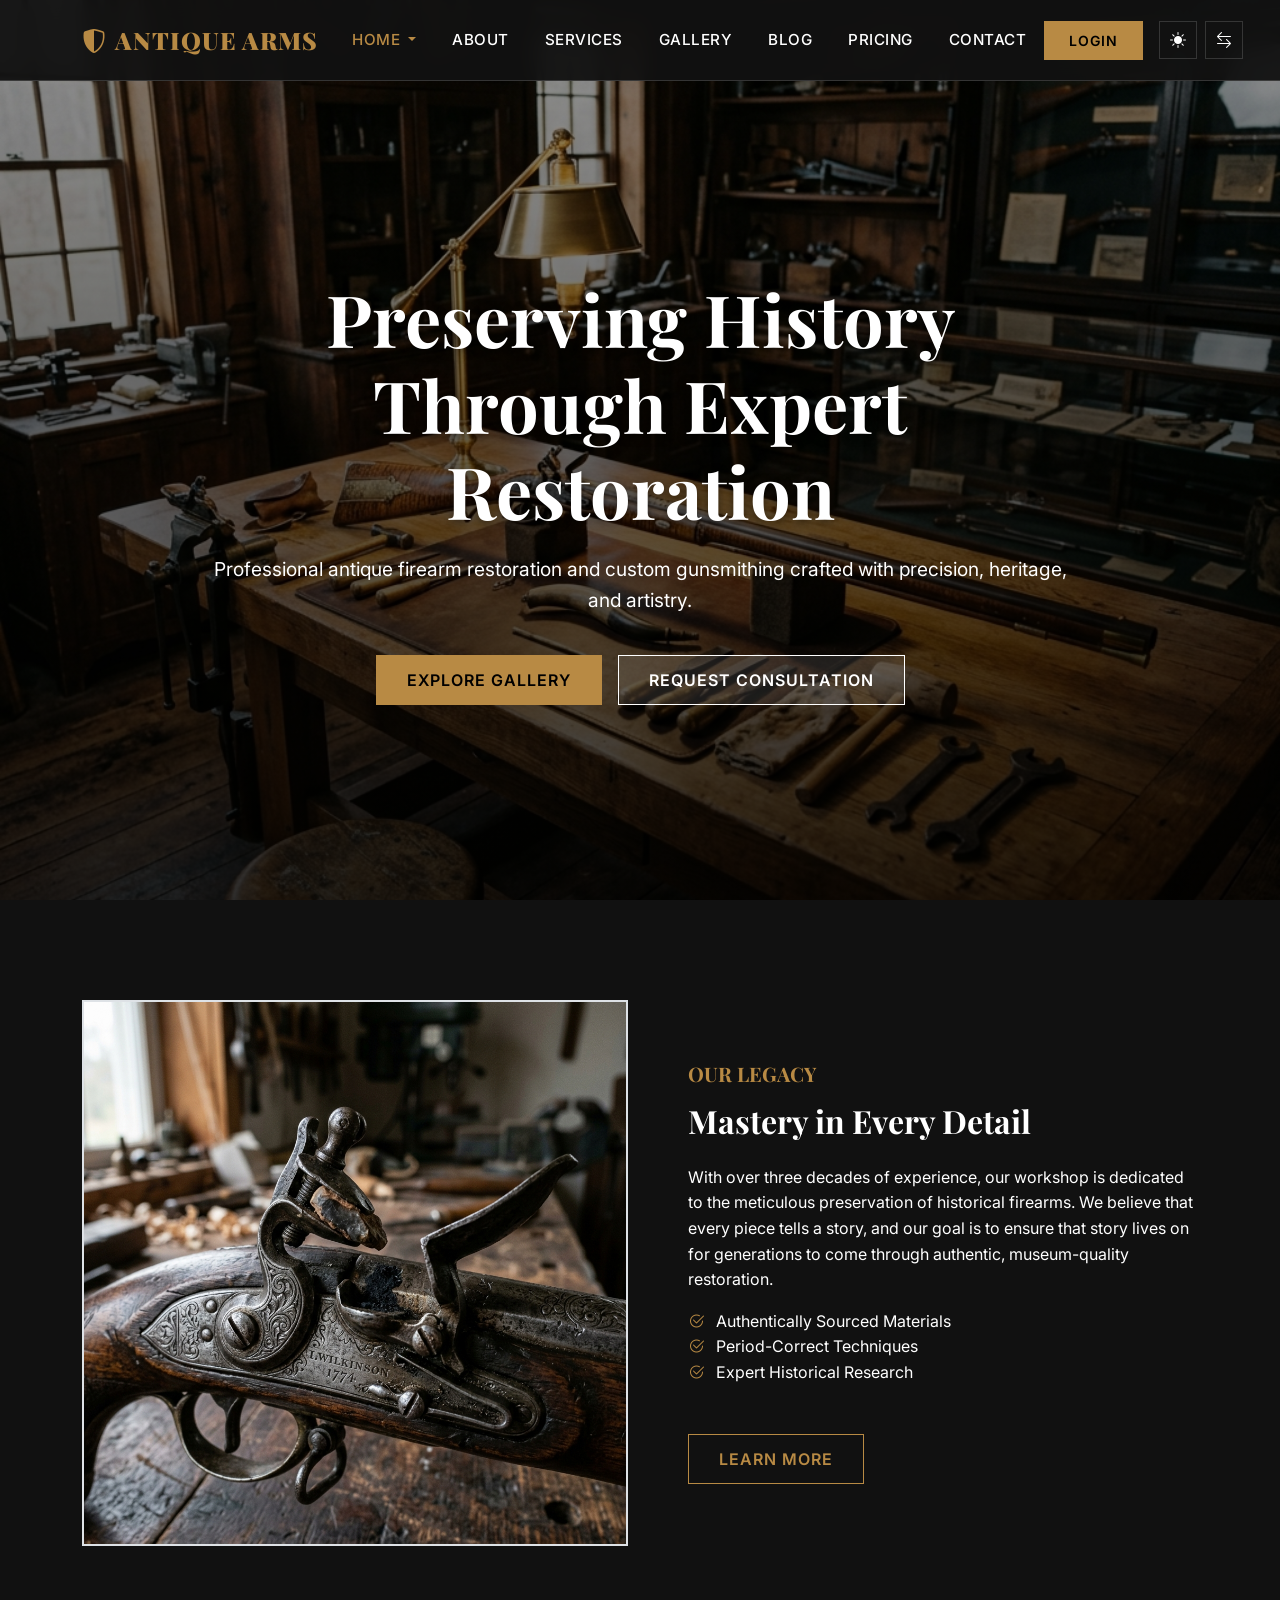
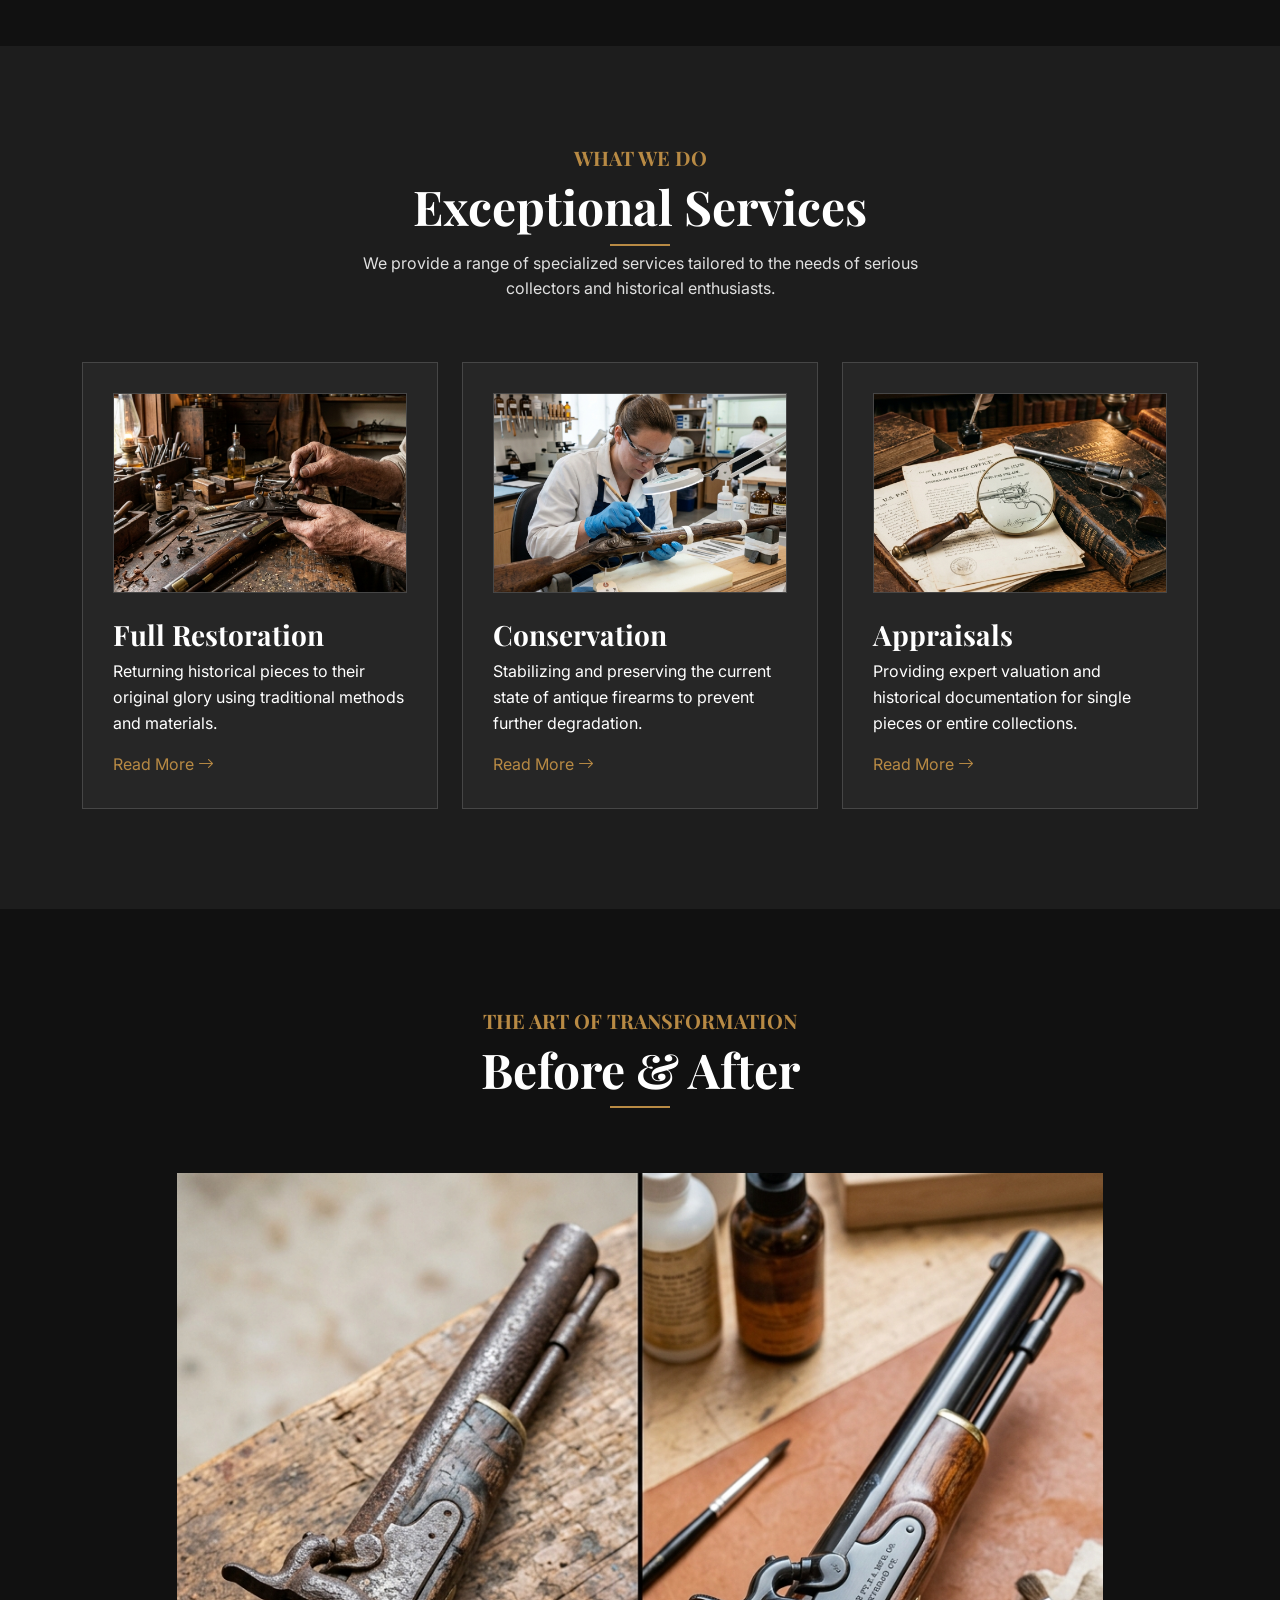
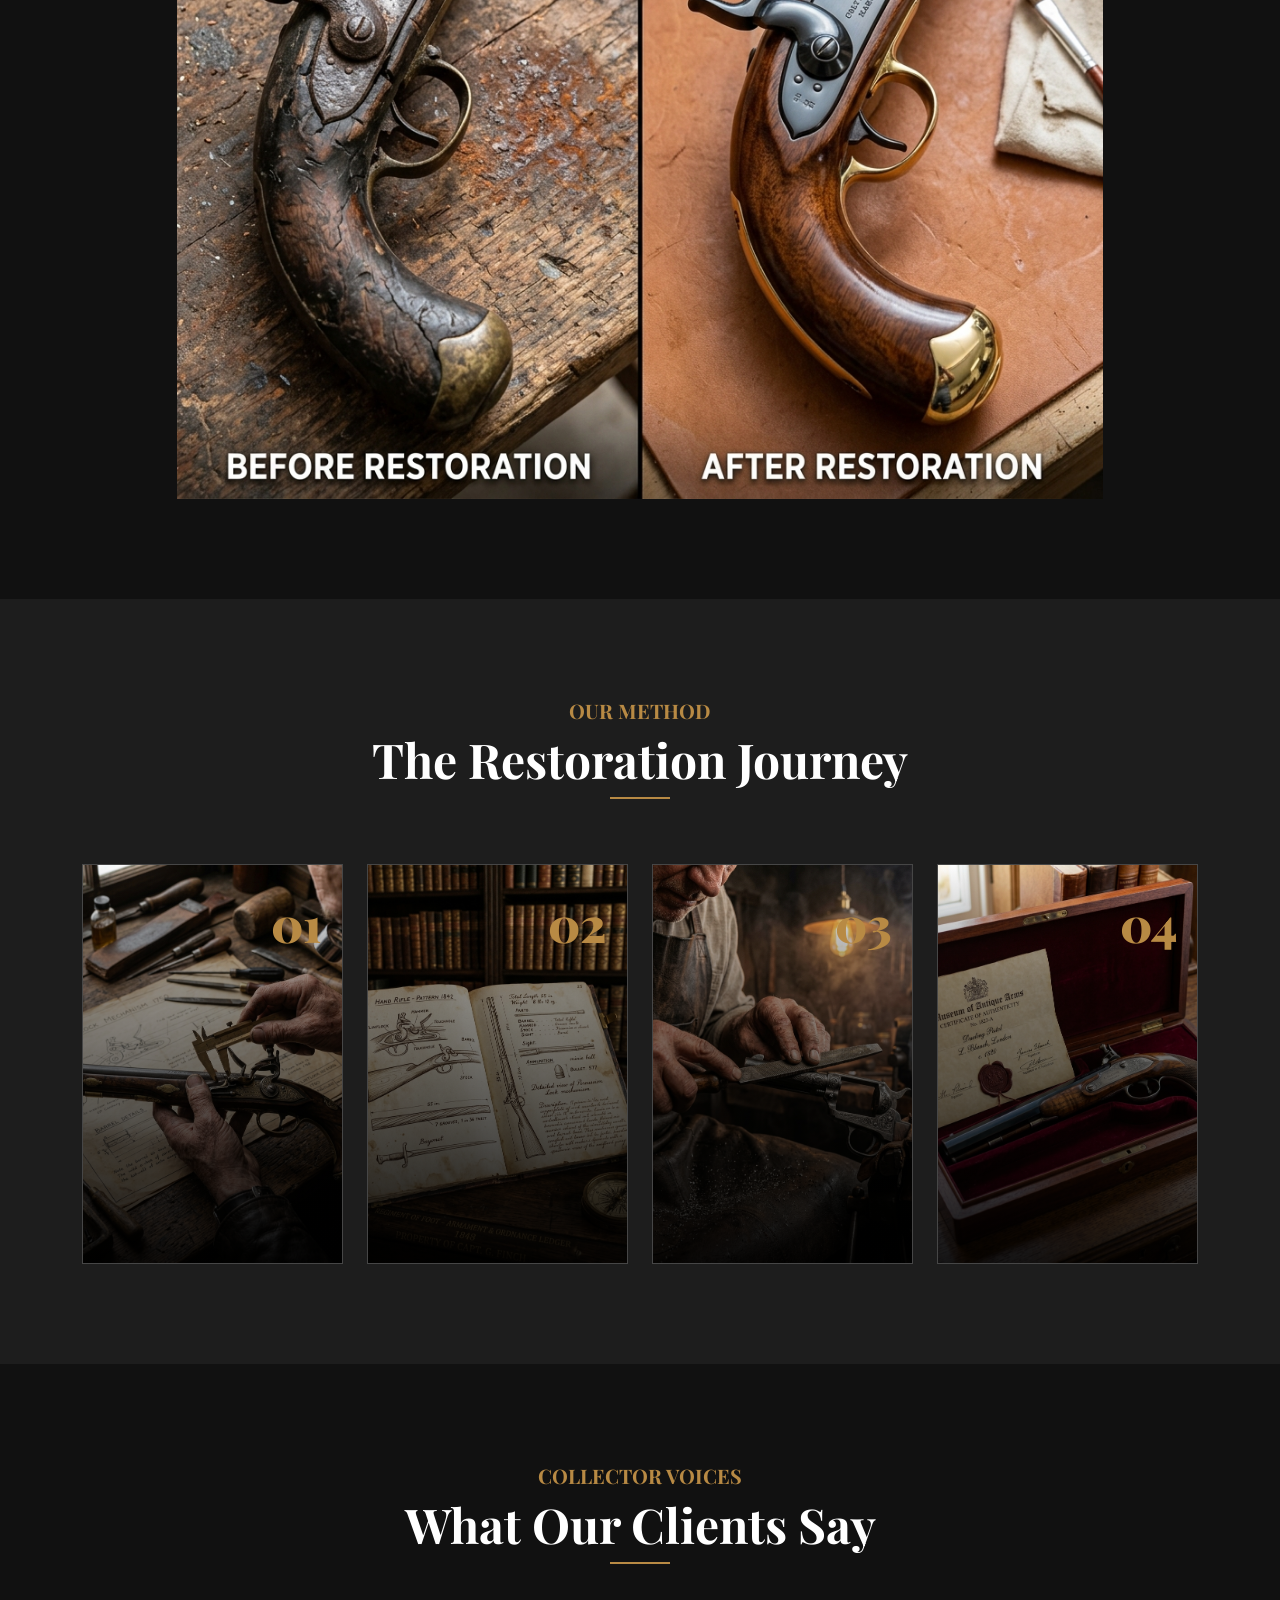
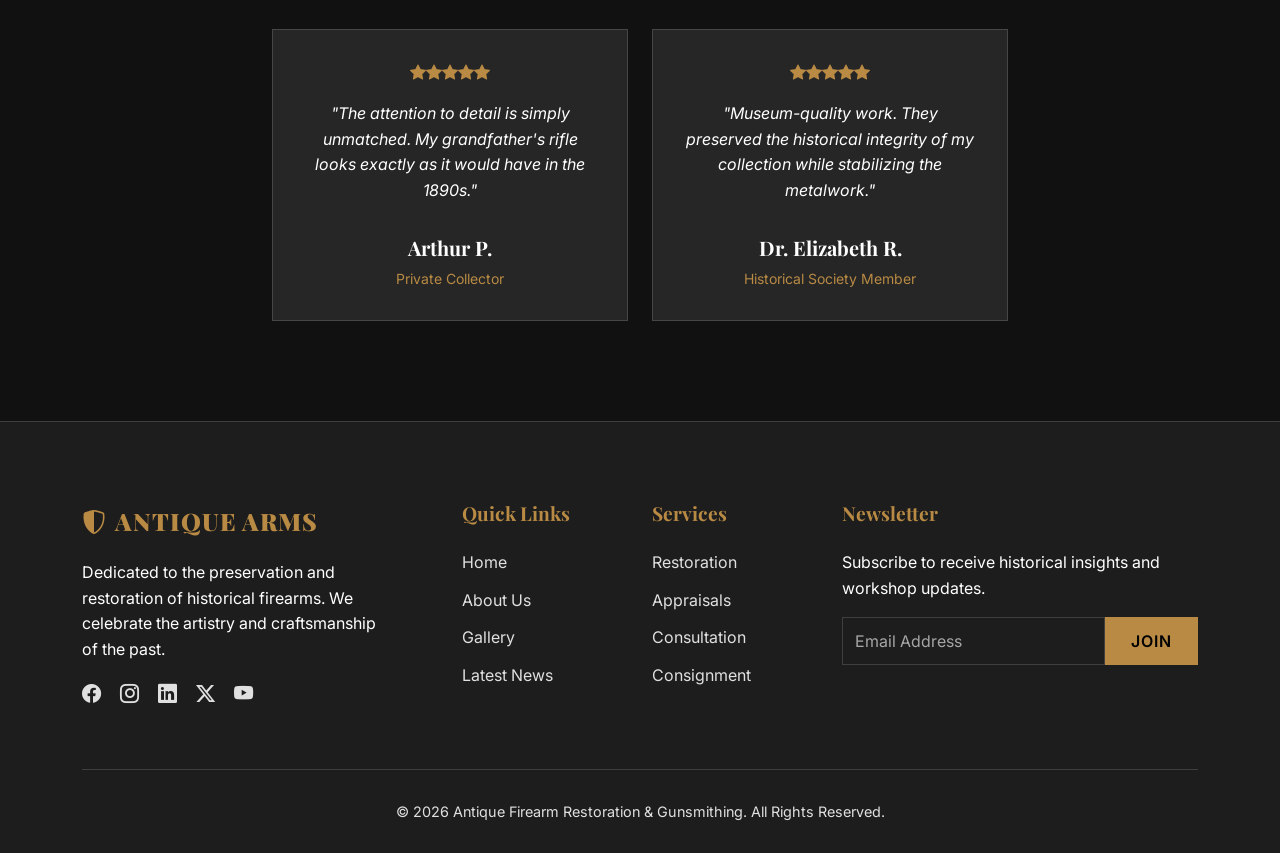
==== commit 1ac95df5: "3rd commit" ====
--- a/index.html
+++ b/index.html
@@ -41,7 +41,7 @@
                             Home
                         </a>
                         <ul class="dropdown-menu" aria-labelledby="homeDropdown">
-                            <li><a class="dropdown-item" href="index.html">Classic Home</a></li>
+                            <li><a class="dropdown-item active" href="index.html">Classic Home</a></li>
                             <li><a class="dropdown-item" href="home-2.html">Modern Home</a></li>
                         </ul>
                     </li>
@@ -292,7 +292,7 @@
                 </div>
             </div>
             <div class="footer-bottom">
-                <p>&copy; 2024 Antique Firearm Restoration & Gunsmithing. All Rights Reserved.</p>
+                <p>&copy; 2026 Antique Firearm Restoration & Gunsmithing. All Rights Reserved.</p>
             </div>
         </div>
     </footer>
--- a/assets/css/style.css
+++ b/assets/css/style.css
@@ -140,7 +140,7 @@
     transition: var(--transition);
 }
 
-.dropdown-item:hover {
+.dropdown-item:hover, .dropdown-item.active {
     background-color: var(--accent-gold);
     color: #000 !important;
 }
@@ -279,6 +279,16 @@
     flex-direction: column;
 }
 
+.premium-card > div:last-child {
+    flex-grow: 1;
+    display: flex;
+    flex-direction: column;
+}
+
+.premium-card a:last-child {
+    margin-top: auto;
+}
+
 .premium-card:hover {
     transform: translateY(-10px);
     border-color: var(--accent-gold);
@@ -466,11 +476,11 @@
     position: fixed;
     bottom: 30px;
     right: 30px;
-    width: 50px;
-    height: 50px;
+    width: 55px;
+    height: 55px;
     background-color: var(--accent-gold);
-    color: #000;
-    border: none;
+    color: #111;
+    border: 1px solid var(--accent-gold);
     border-radius: 0;
     display: flex;
     align-items: center;
@@ -479,21 +489,50 @@
     cursor: pointer;
     opacity: 0;
     visibility: hidden;
-    transition: all 0.3s cubic-bezier(0.4, 0, 0.2, 1);
-    z-index: 9999;
+    transition: all 0.4s cubic-bezier(0.165, 0.84, 0.44, 1);
+    z-index: 1000;
     box-shadow: 0 5px 15px rgba(0,0,0,0.3);
+    overflow: hidden;
 }
 
 .back-to-top.show {
-    transition: var(--transition);
-    z-index: 1000;
+    opacity: 1;
+    visibility: visible;
+}
+
+.back-to-top::after {
+    content: '';
+    position: absolute;
+    top: -50%;
+    left: -60%;
+    width: 20%;
+    height: 200%;
+    background: rgba(255, 255, 255, 0.4);
+    transform: rotate(35deg);
+    transition: all 0.6s cubic-bezier(0.19, 1, 0.22, 1);
+    opacity: 0;
 }
 
 .back-to-top:hover {
-    background: #fff;
-    color: #000;
-    transform: translateY(-5px);
-    box-shadow: 0 10px 20px rgba(0,0,0,0.3);
+    background: #ffffff;
+    color: var(--accent-gold);
+    transform: translateY(-8px);
+    box-shadow: 0 15px 30px rgba(184, 138, 68, 0.4);
+    border-color: #ffffff;
+}
+
+.back-to-top:hover::after {
+    left: 120%;
+    opacity: 1;
+}
+
+.back-to-top i {
+    transition: transform 0.3s ease;
+    z-index: 2;
+}
+
+.back-to-top:hover i {
+    transform: translateY(-3px);
 }
 
 /* Method Cards */
@@ -534,8 +573,9 @@
     font-size: 3rem;
     font-weight: 900;
     color: var(--accent-gold);
-    opacity: 0.3;
+    opacity:1.0;
     transition: all 0.5s ease;
+    z-index: 5;
 }
 
 .method-card-content {
